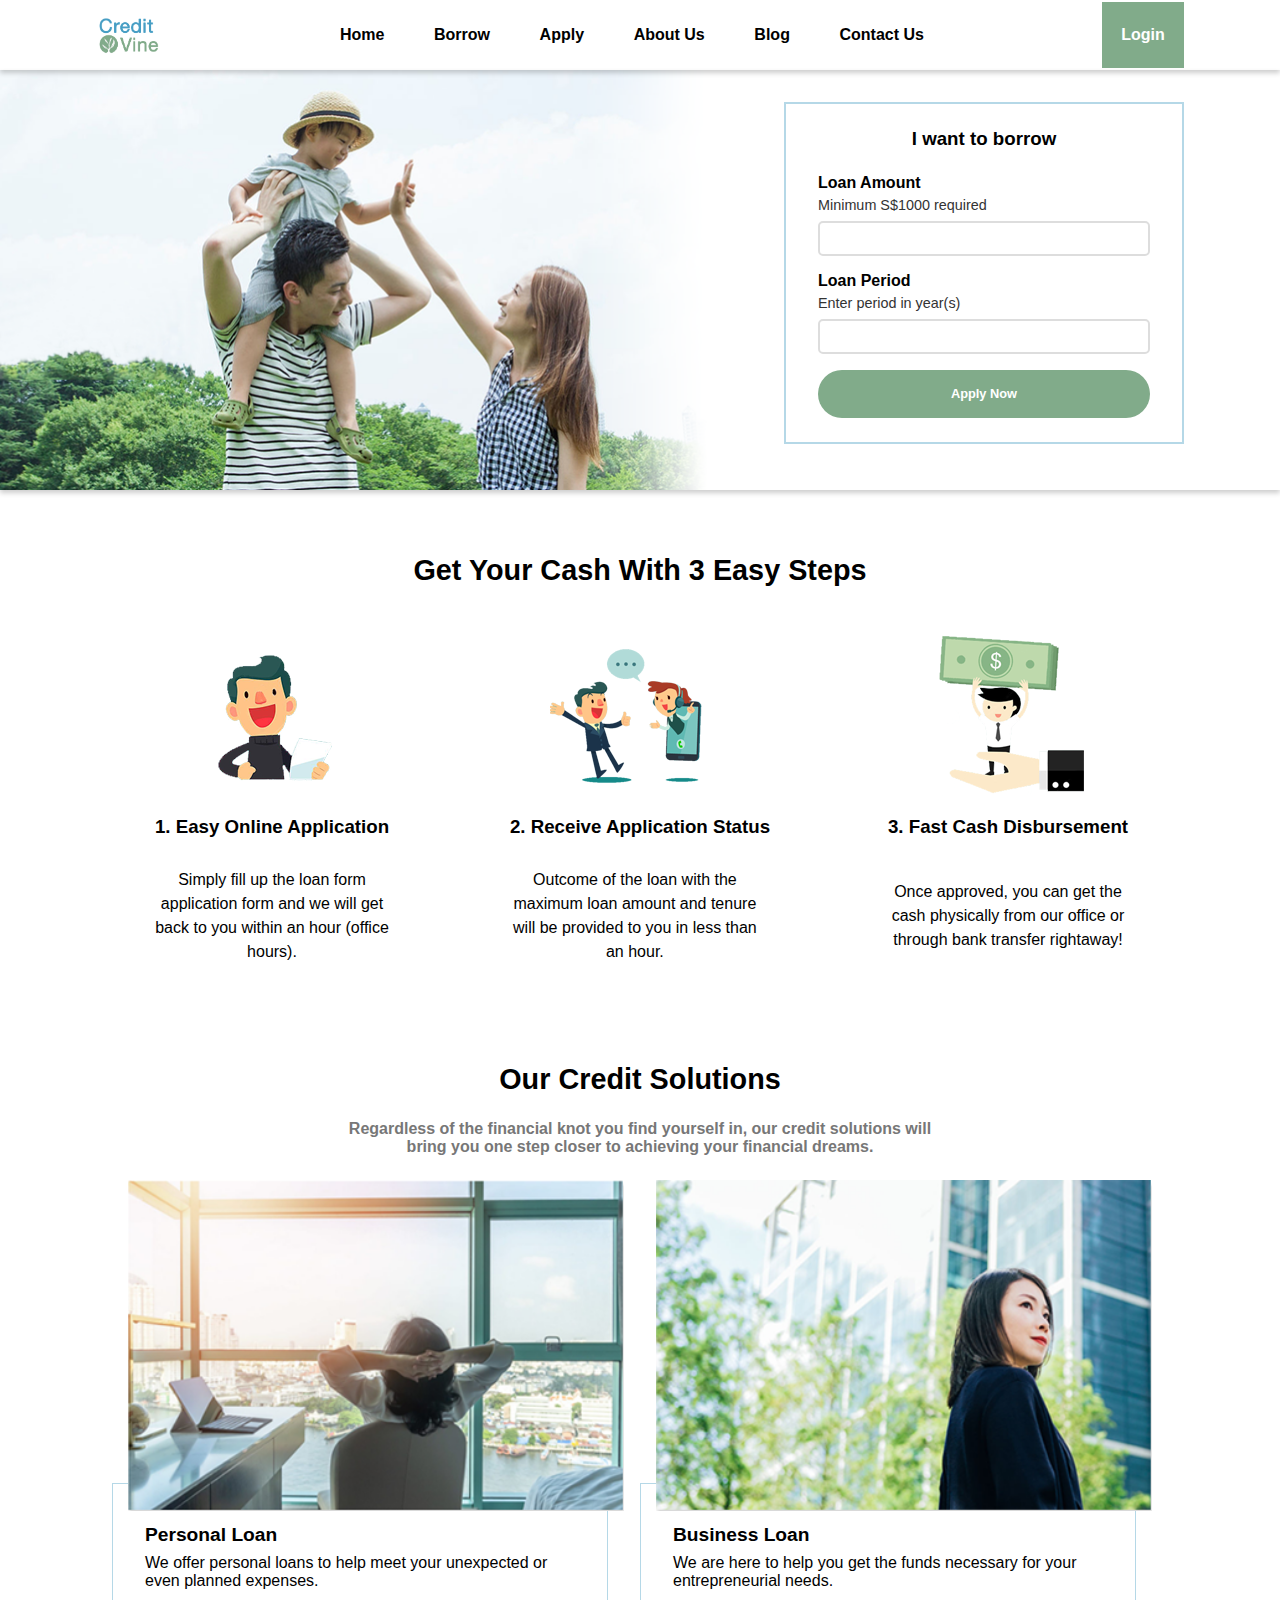
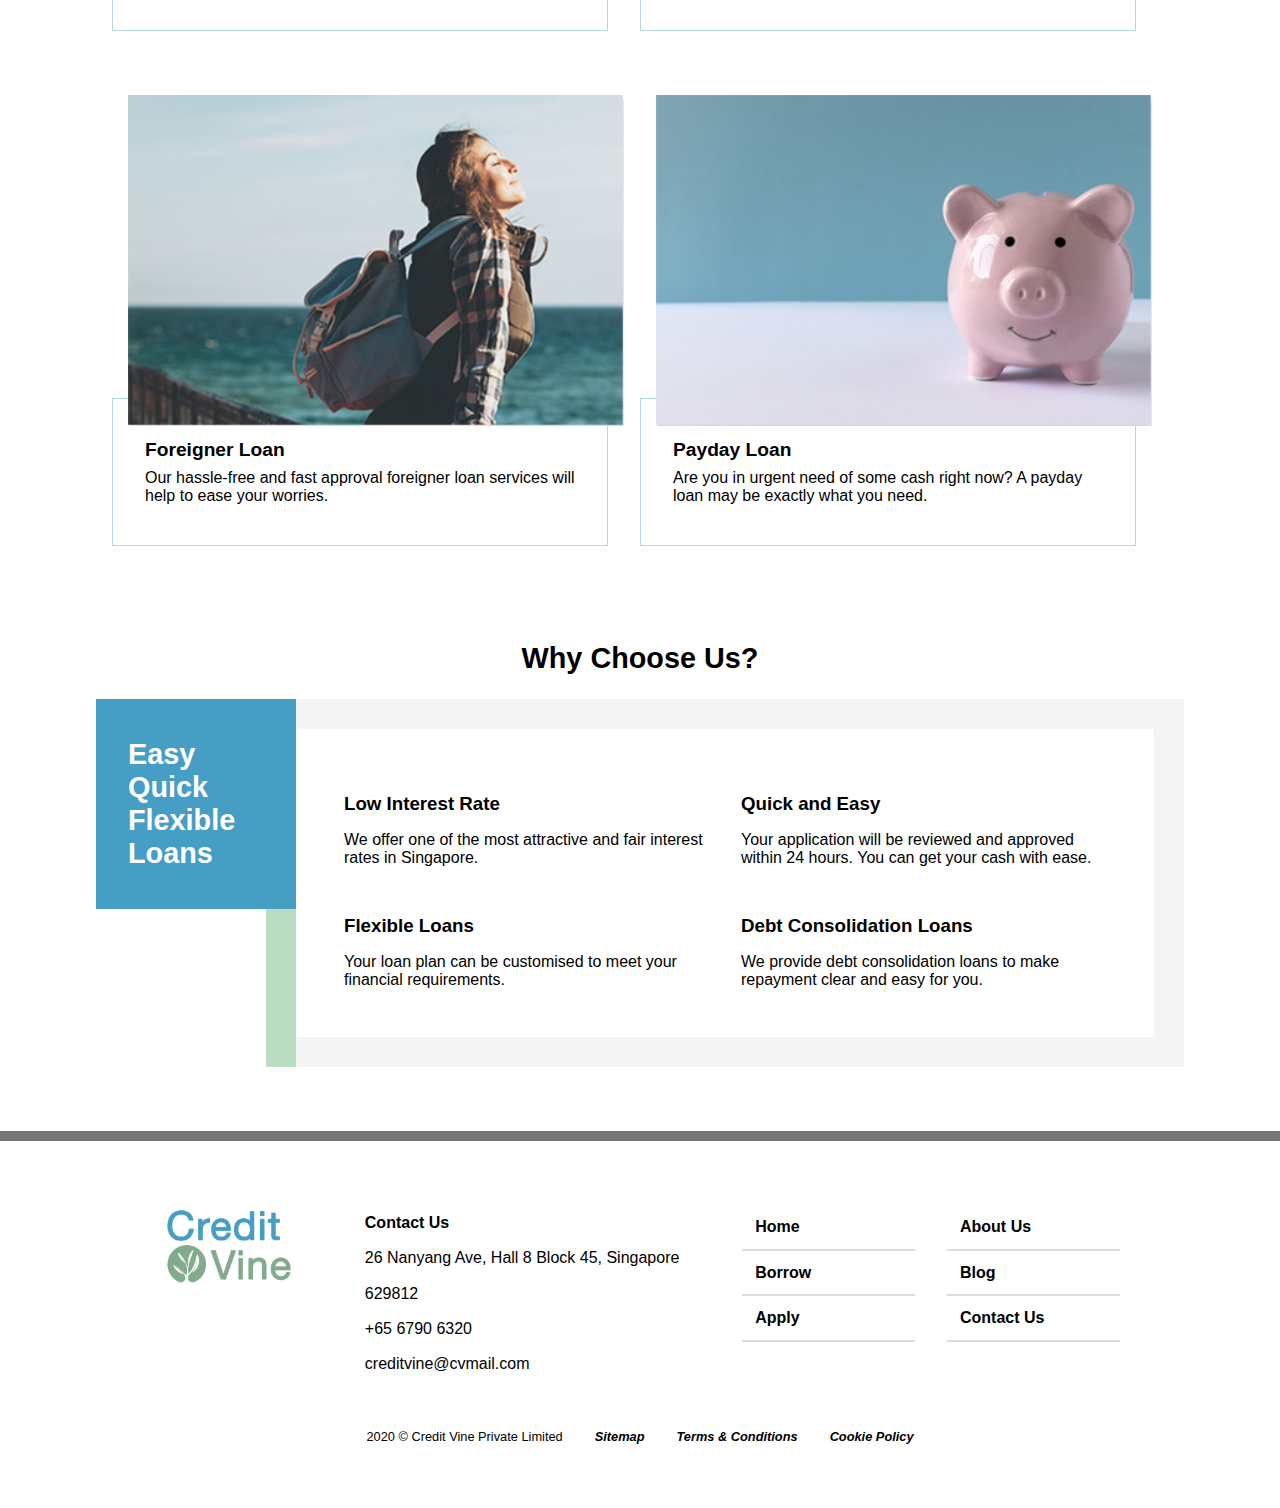
==== index.html @ d57b8c63 "Initial Commit" ====
<!DOCTYPE html>
<html lang="en">
<head>
  <meta charset="UTF-8" />
  <meta name="viewport" content="width=device-width, initial-scale=1.0" />
  <link
    rel="stylesheet"
    href="https://use.fontawesome.com/releases/v5.14.0/css/all.css"
    integrity="sha384-HzLeBuhoNPvSl5KYnjx0BT+WB0QEEqLprO+NBkkk5gbc67FTaL7XIGa2w1L0Xbgc"
    crossorigin="anonymous"
  />
  <link rel="stylesheet" type="text/css" href="./css/style.css">
  <!-- <link rel="stylesheet" media="screen and (max-width: 768px)" href="./css/mobile.css"> -->
  <link rel="shortcut icon" type="image/x-icon" href="./favicon.ico">
  <title>Credit Vine | Licensed Moneylender Singapore</title>
</head>
<body>
  <!-- Nav bar -->
  <nav id="navbar">
    <div class="container">
      <img src="./img/credit-vine-logo.png" alt="Credit Vine Logo" id="logo-navbar" />
      <ul>
        <li><a href="./index.html">Home</a></li>
        <li><a href="#">Borrow</a>
          <ul>
            <li><a href="#">Personal Loan</a></li>
            <li><a href="#">Business Loan</a></li>
            <li><a href="#">Foreigner Loan</a></li>
            <li><a href="#">Payday Loan</a></li>
          </ul>
        </li>
        <li><a href="#">Apply</a></li>
        <li><a href="#">About Us</a></li>
        <li><a href="#">Blog</a></li>
        <li><a href="#">Contact Us</a></li>
      </ul>
      <a href="#" id="btn-login">
          <i class="fa fa-lock"></i> Login
      </a>
    </div>
  </nav>

  <!-- Showcase (header) -->
  <header id="showcase">
    <div class="container">
      <div class="loan-calculator">
        <h3>I want to borrow</h3>
        <form action="">
          <span class="form-label">Loan Amount</span>
          <span class="form-hint">Minimum S$1000 required</span>
          <input type="text" name="loan-amount" />
          <span class="form-label">Loan Period</span>
          <span class="form-hint">Enter period in year(s)</span>
          <input type="text" name="loan-period" />
          <input type="submit" value="Apply Now" class="btn btn-primary">
        </form>
      </div>
    </div>
  </header>

  <!-- Section A: 3 easy steps -->
  <section id="home-a">
    <div class="container">
      <h2 class="section-title">Get Your Cash With 3 Easy Steps</h2>
      <div class="steps">
        <div class="step">
          <img src="./img/step1.png" alt="Step 1: Easy online application" />
          <h3>1. Easy Online Application</h3>
          <p>Simply fill up the loan form application form and we will get back to you within an hour (office hours).</p>
        </div>
        <div class="step">
          <img src="./img/step2.png" alt="Step 2. Receive Application Status" />
          <h3>2. Receive Application Status</h3>
          <p>Outcome of the loan with the maximum loan amount and tenure will be provided to you in less than an hour.</p>
        </div>
        <div class="step">
          <img src="./img/step3.png" alt="Step 3. Fast Cash Disbursement" />
          <h3>3. Fast Cash Disbursement</h3>
          <p>Once approved, you can get the cash physically from our office or through bank transfer rightaway!</p>
        </div>
      </div>
    </div>
  </section>

  <!-- Section B: Our Credit Solutions -->
  <section id="home-b">
    <div class="container">
      <h2 class="section-title">Our Credit Solutions</h2>
      <p class="subtitle">
        Regardless of the financial knot you find yourself in, our credit solutions will bring you one step closer to achieving your financial dreams.
      </p>
      <div class="solutions">
        <div class="solution">
          <img src="./img/personal.png" alt="Personal Loan" />
          <div class="solution-text">
            <a href="#">Personal Loan</a>
            <p>We offer personal loans to help meet your unexpected or even planned expenses.</p>
          </div>
          <div id="bg-personal"></div>
        </div>
        <div class="solution">
          <img src="./img/business.png" alt="Business Loan" />
          <div class="solution-text">
            <a href="#">Business Loan</a>
            <p>We are here to help you get the funds necessary for your entrepreneurial needs.</p>
          </div>
          <div id="bg-business"></div>
        </div>
        <div class="solution">
          <img src="./img/foreigner.png" alt="Foreigner Loan" />
          <div class="solution-text">
            <a href="#">Foreigner Loan</a>
            <p>Our hassle-free and fast approval foreigner loan services will help to ease your worries.</p>
          </div>
          <div id="bg-foreigner"></div>
        </div>
        <div class="solution">
          <img src="./img/payday.png" alt="Payday Loan" />
          <div class="solution-text">
            <a href="#">Payday Loan</a>
            <p>Are you in urgent need of some cash right now? A payday loan may be exactly what you need.</p>
          </div>
          <div id="bg-payday"></div>
        </div>
      </div>
    </div>
  </section>

  <!-- Section C: Why Choose Us? -->
  <section id="home-c">
    <div class="container">
      <h2 class="section-title">Why Choose Us?</h2>
      <div class="benefits-container">
        <ul>
          <li>Easy</li>
          <li>Quick</li>
          <li>Flexible</li>
          <li>Loans</li>
        </ul>
        <div class="benefits">
          <div class="benefit">
            <i class="fa fa-money-check fa-3x"></i>
            <h3>Low Interest Rate</h3>
            <p>We offer one of the most attractive and fair interest rates in Singapore.</p>
          </div>
          <div class="benefit">
            <i class="fa fa-stopwatch fa-3x"></i>
            <h3>Quick and Easy</h3>
            <p>Your application will be reviewed and approved within 24 hours. You can get your cash with ease.</p>
          </div>
          <div class="benefit">
            <i class="fa fa-comments-dollar fa-3x"></i>
            <h3>Flexible Loans</h3>
            <p>Your loan plan can be customised to meet your financial requirements.</p>
          </div>
          <div class="benefit">
            <i class="fa fa-file-invoice fa-3x"></i>
            <h3>Debt Consolidation Loans</h3>
            <p>We provide debt consolidation loans to make repayment clear and easy for you.</p>
          </div>
        </div>
        <div id="benefit-border-a"></div>
        <div id="benefit-border-b"></div>
      </div>
    </div>
  </section>

  <!-- Footer -->
  <footer id="main-footer">
    <div class="container">
      <div class="footer-container">
        <div class="footer-col-a">
          <img src="./img/credit-vine-logo.png" alt="Credit Vine Logo" id="logo-footer" />
          <div class="socials">
            <a href="https://www.facebook.com"><i class="fab fa-facebook-f fa-2x"></i></a> 
            <a href="https://www.instagram.com"><i class="fab fa-instagram fa-2x"></i></a> 
            <a href="https://www.twitter.com"><i class="fab fa-twitter fa-2x"></i></a> 
          </div>
        </div>
        <div class="footer-col-b">
          <ul>
            <li>Contact Us</li>
            <li><i class="fa fa-map-marker-alt"></i> 26 Nanyang Ave, Hall 8 Block 45, Singapore 629812</li>
            <li><i class="fa fa-phone-alt"></i> +65 6790 6320</li>
            <li><i class="fa fa-envelope"></i> creditvine@cvmail.com</li>
          </ul>
        </div>
        <div class="footer-col-c">
          <ul>
            <li><a href="./index.html">Home</a></li>
            <li><a href="#">Borrow</a></li>
            <li><a href="#">Apply</a></li>
          </ul>
        </div>
        <div class="footer-col-d">
          <ul>
            <li><a href="#">About Us</a></li>
            <li><a href="#">Blog</a></li>
            <li><a href="#">Contact Us</a></li>
          </ul>
        </div>
      </div>
      <div class="footer-bottom">
        <ul>
          <li>2020 &copy; Credit Vine Private Limited</li>
          <li><a href="#">Sitemap</a></li>
          <li><a href="#">Terms & Conditions</a></li>
          <li><a href="#">Cookie Policy</a></li>
        </ul>
      </div>
    </div>
  </footer>
</body>
</html>
---- css/style.css ----
:root {
  --primary-color: #81ab8a;
  --primary-color-dark: #6f9c78;
  --secondary-color: #479ec4;
  --secondary-color-outline: #479ec466;
  --light-color: #f4f4f4;
  --dark-color: #777777;
  --max-width: 1280px;
}

* {
  margin: 0;
  padding: 0;
  box-sizing: border-box;
}

body {
  font-family: 'Segoe UI', Tahoma, Geneva, Verdana, sans-serif;
  background-color: #ffffff;
}

ul {
  list-style: none;
}

/* ============================= */
/* Utility classes */
/* ============================= */
.container {
  max-width: var(--max-width);
  margin: auto;
  padding: 0 6rem;
  overflow: hidden;
}

.section-title {
  font-weight: 600;
  font-size: 1.8rem;
  text-align: center;
  margin-bottom: 1.5rem;
}



/* ============================= */
/* Navbar */
/* ============================= */
#navbar {
  box-shadow: 0 3px 5px 0px rgba(0, 0, 0, 0.2);
  position: relative;
  z-index: 2;
}

#navbar .container {
  display: flex;
  justify-content: space-between;
  align-items: center;
}

#navbar #logo-navbar {
  height: 70px;
  width: auto;
  padding: 1rem 0;
}

#navbar a {
  font-weight: 600;
  text-decoration: none;
}

#navbar > div > ul {
  display: flex;
  height: 100%;
}

#navbar .container > ul > li > a {
  flex: auto;
  padding: 1.55rem;
  color: #000000;
}

#navbar ul li a:hover {
  color: var(--secondary-color);
  background: var(--light-color);
}

/* ============================= */
/* Navbar nested dropdown menu */
/* ============================= */
#navbar ul li ul {
  display: none;
}

#navbar ul li ul li a {
  display: block;
  width: 100%;
  padding: 1rem;
  color: #000000;
}

#navbar ul li:hover ul {
  display: block;
  position: absolute;
  top: 4.5rem;
  width: 200px;
  box-shadow: 0 3px 5px 2px rgba(0, 0, 0, 0.2);
}

#navbar ul li:hover ul li {
  display: block;
  background: #ffffff;
}

#navbar ul li:hover ul li:hover {
  background: var(--light-color);
}

/* ============================= */
/* Navbar login button */
/* ============================= */
#btn-login {
  padding: 1.5rem 1.2rem;
  background: var(--primary-color);
  color: #ffffff;
}

#btn-login:hover {
  background: var(--primary-color-dark);
}


/* ============================= */
/* Showcase */
/* ============================= */
#showcase {
  background: url('../img/header_BG_02.png') no-repeat center top/cover;
  position: relative;
  z-index: 1;
  box-shadow: 0 3px 5px 0px rgba(0, 0, 0, 0.2);
}

#showcase .container {
  height: 420px;
}

#showcase .loan-calculator {
  position: relative;
  float: right;
  width: 400px;
  margin: 2rem 0;
  padding: 1.5rem 0;
  border: 2px solid var(--secondary-color-outline);
  background: #ffffff;
}

#showcase .loan-calculator h3 {
  font-weight: 600;
  text-align: center;
  margin-bottom: 1.5rem;
}

#showcase .loan-calculator form {
  display: flex;
  flex-direction: column;
  padding: 0 2rem;
}

#showcase .loan-calculator form .form-label {
  font-weight: 600;
  margin-bottom: 0.3rem;
}

#showcase .loan-calculator form .form-hint {
  color: #333333;
  font-size: 0.9rem;
  margin-bottom: 0.5rem;
}

#showcase .loan-calculator form input[type='text'] {
  padding: 0.5rem;
  margin-bottom: 1rem;
  border-radius: 5px;
  border: 2px solid #dddddd;
}

#showcase .loan-calculator form input[type='text']:focus {
  border: 2px solid var(--primary-color);
}

#showcase .loan-calculator form input[type='submit'] {
  background: var(--primary-color);
  color: #ffffff;
  font-size: 0.8rem;
  font-weight: 600;
  height: 3rem;
  border: none;
  border-radius: 1.5rem;
}

#showcase .loan-calculator form input[type='submit']:hover {
  background: var(--primary-color-dark);
  cursor: pointer;
}


/* ============================= */
/* Home A */
/* ============================= */
#home-a {
  padding: 4rem 0;
}

#home-a .steps {
  display: grid;
  grid-template-columns: repeat(3, 1fr);
  align-items: center;
  gap: 3rem;
  padding: 1rem;
}

#home-a .steps .step {
  display: grid;
  grid-template-rows: 4fr 1fr 3fr;
  /* flex-direction: column; */
  line-height: 1.5rem;
  justify-content: center;
  align-items: center;
  text-align: center;
}

#home-a .steps .step h3 {
  font-weight: 600;
}

#home-a .steps .step p {
  max-width: 250px;
}

#home-a .steps .step img {
  margin: auto;
}


/* ============================= */
/* Home B */
/* ============================= */
#home-b .container {
  padding: 0 8rem;
}

#home-b .subtitle {
  text-align: center;
  font-weight: 600;
  color: var(--dark-color);
  margin: 0 auto 1.5rem;
  max-width: 600px;
}

#home-b .solutions {
  display: grid;
  grid-template-columns: repeat(2, 1fr);
  grid-template-rows: repeat(2, 1fr);
  gap: 2rem;
}

#home-b .solutions .solution {
  position: relative;
}

#home-b .solutions .solution img {
  width: 100%;
  position: relative;
  z-index: 2;
}

#home-b .solutions .solution .solution-text {
  position: relative;
  left: -1rem;
  top: -2rem;
  padding: 2.5rem 2rem 2rem;
  text-align: left;
  border: 1px solid var(--secondary-color-outline);
  z-index: 1;
}

#home-b .solutions .solution .solution-text a {
  font-weight: 600;
  font-size: 1.2rem;
  text-decoration: none;
  color: #000000;
}

#home-b .solutions .solution .solution-text a:hover {
  text-decoration: underline;
  color: var(--secondary-color);
}

#home-b .solutions .solution .solution-text p {
  padding: 0.5rem 0;
}

/* #home-b #bg-personal,
#home-b #bg-business,
#home-b #bg-foreigner,
#home-b #bg-payday {
  position: absolute;
  z-index: -2;
}

#home-b #bg-personal {
  top: 10%;
  right: 50px;
  width: 500px;
  height: 400px;
  background: #f6f6f6;
}

#home-b #bg-business {
  top: 150px;
  left: 10px;
  width: 500px;
  height: 230px;
  background: #d2ecd7;
} */


/* ============================= */
/* Home C */
/* ============================= */
#home-c {
  padding: 4rem 0;
}

#home-c .benefits-container {
  display: grid;
  grid-template-columns: 170px 30px 0.1fr 4.9fr 30px;
  grid-template-rows: 30px 180px 1.5fr 30px;
}

#home-c .benefits-container ul {
  position: relative;
  z-index: -1;
  grid-column: 1 / 3;
  grid-row: 1 / 3;
  padding: 2rem;
  background: var(--secondary-color);
  color: #ffffff;
  align-content: center;
}

#home-c .benefits-container ul li {
  font-weight: 600;
  font-size: 1.8rem;
}

#home-c .benefits-container .benefits {
  grid-column: 3 / 5;
  grid-row: 2 / 4;
  display: grid;
  grid-template-columns: repeat(2, 1fr);
  gap: 2rem;
  padding: 3rem;
  background: #ffffff;
}

#home-c #benefit-border-a {
  grid-column: 2 / 6;
  grid-row: 1 / 5;
  background: var(--light-color);
  /* background: var(--dark-color); */
  z-index: -3;
}

#home-c #benefit-border-b {
  grid-column: 2 / 3;
  grid-row: 1 / 5;
  background: #b9ddc1;
  z-index: -2;
}

#home-c .benefits-container .benefits .benefit {
  display: flex;
  flex-direction: column;
  /* padding: 1rem; */
}

#home-c .benefits-container .benefits .benefit i {
  color: var(--primary-color);
  margin-bottom: 1rem;
}

#home-c .benefits-container .benefits .benefit h3 {
  font-weight: 600;
  margin-bottom: 1rem;
}


/* ============================= */
/* Footer */
/* ============================= */
#main-footer {
  border-top: 10px solid var(--dark-color);
  padding: 4rem;
}

#main-footer .footer-container {
  display: grid;
  grid-template-columns: 1fr 2fr 1fr 1fr;
  gap: 2rem;
}

/* Column A */
#main-footer #logo-footer {
  height: 80px;
}

#main-footer .footer-container .footer-col-a .socials {
  margin-top: 1rem;
  width: 120px;
  display: flex;
  justify-content: space-between;
}

#main-footer .footer-container .footer-col-a .socials a {
  color: #000000;
}

#main-footer .footer-container .footer-col-a .socials a:hover {
  color: var(--secondary-color);
}

/* Column B */
#main-footer .footer-container .footer-col-b ul li {
  line-height: 2.2;
}

#main-footer .footer-container .footer-col-b ul li:first-child {
  font-weight: 600;
}

/* Columns C and D */
#main-footer .footer-container .footer-col-c ul li,
#main-footer .footer-container .footer-col-d ul li {
  padding: 0.8rem;
  font-weight: 600;
  border-bottom: 2px solid #ddd;
}

#main-footer .footer-container .footer-col-c ul li a,
#main-footer .footer-container .footer-col-d ul li a {
  display: block;
  width: 100%;
  height: 100%;
  color: #000000;
  text-decoration: none;
}

#main-footer .footer-container .footer-col-c ul li a:hover,
#main-footer .footer-container .footer-col-d ul li a:hover {
  color: var(--secondary-color);
}

/* Bottom Line */
#main-footer .footer-bottom ul {
  display: flex;
  flex-direction: row;
  justify-content: center;
  gap: 2rem;
  padding-top: 3rem;
  font-size: 0.8rem;
}

#main-footer .footer-bottom ul a {
  text-decoration: none;
  color: #000000;
  font-weight: 600;
  font-style: italic;
}

#main-footer .footer-bottom ul a:hover {
  color: var(--secondary-color);
  text-decoration: underline;
}
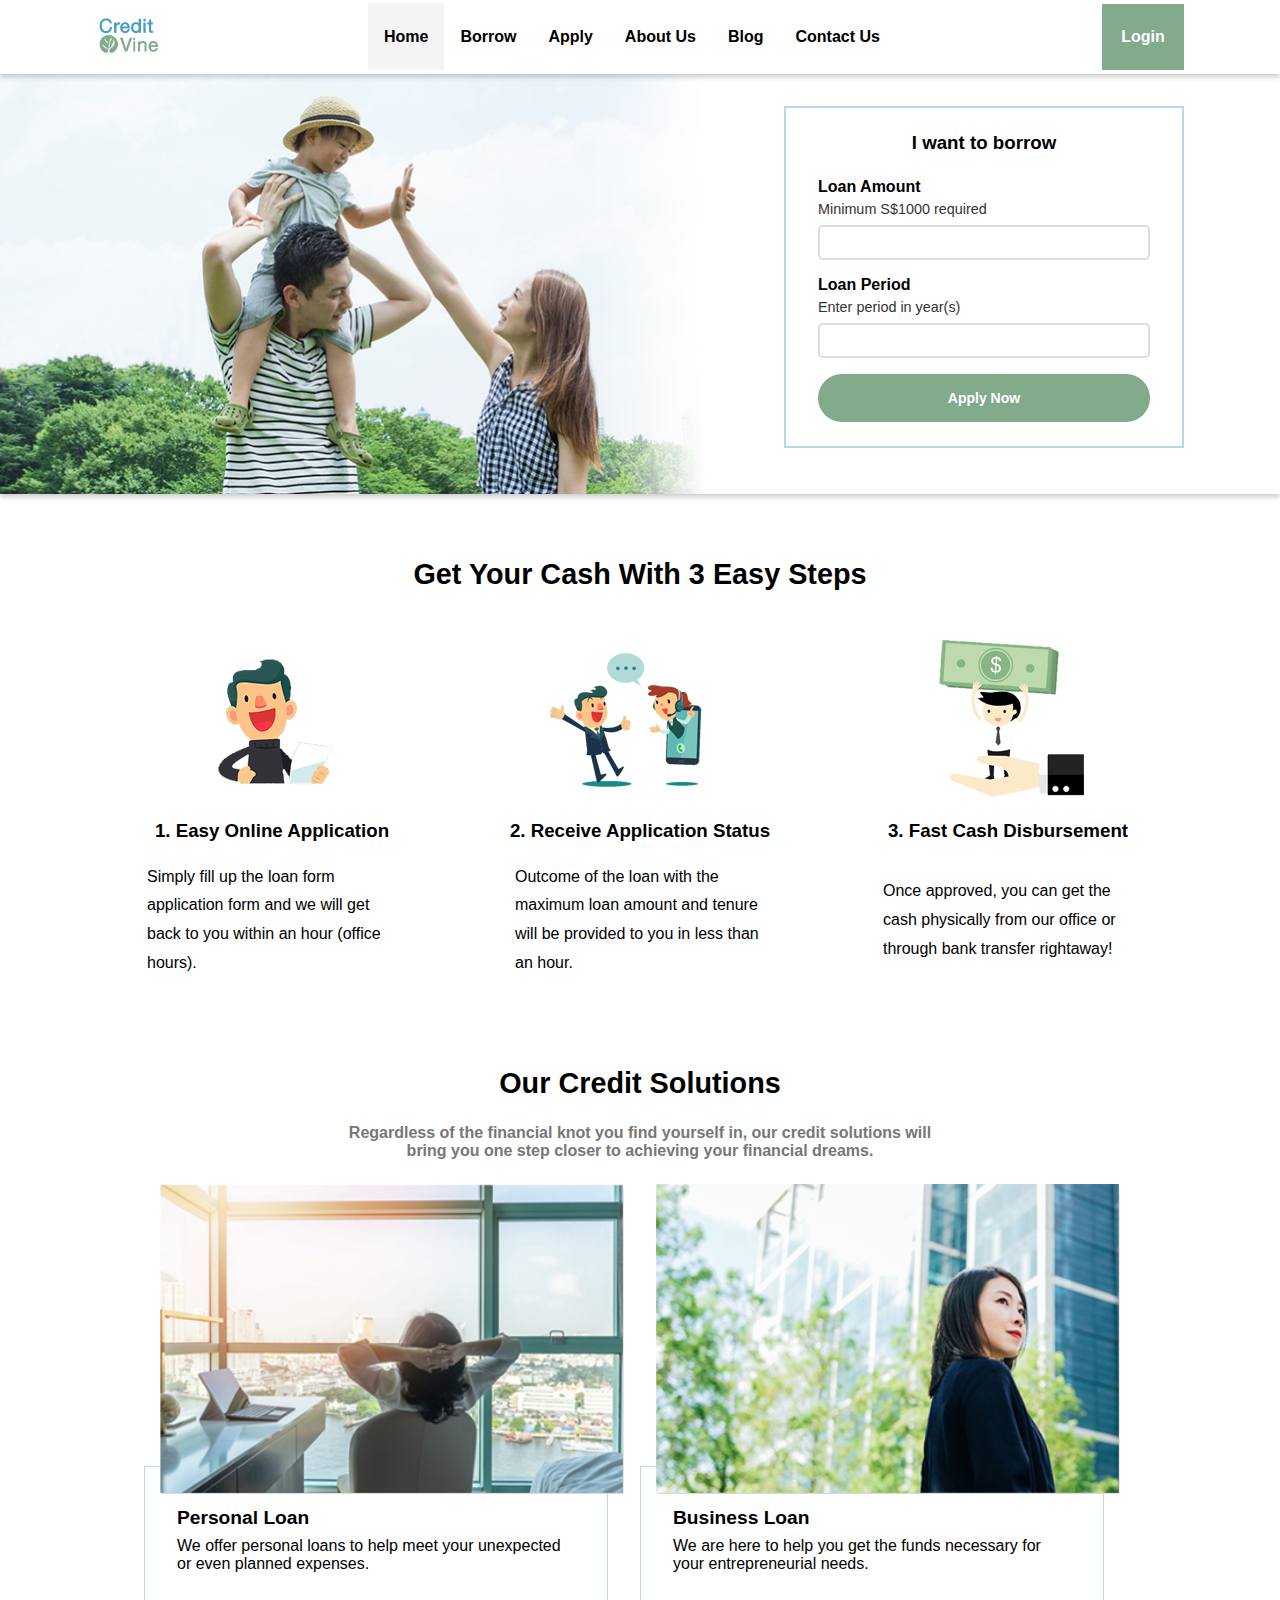
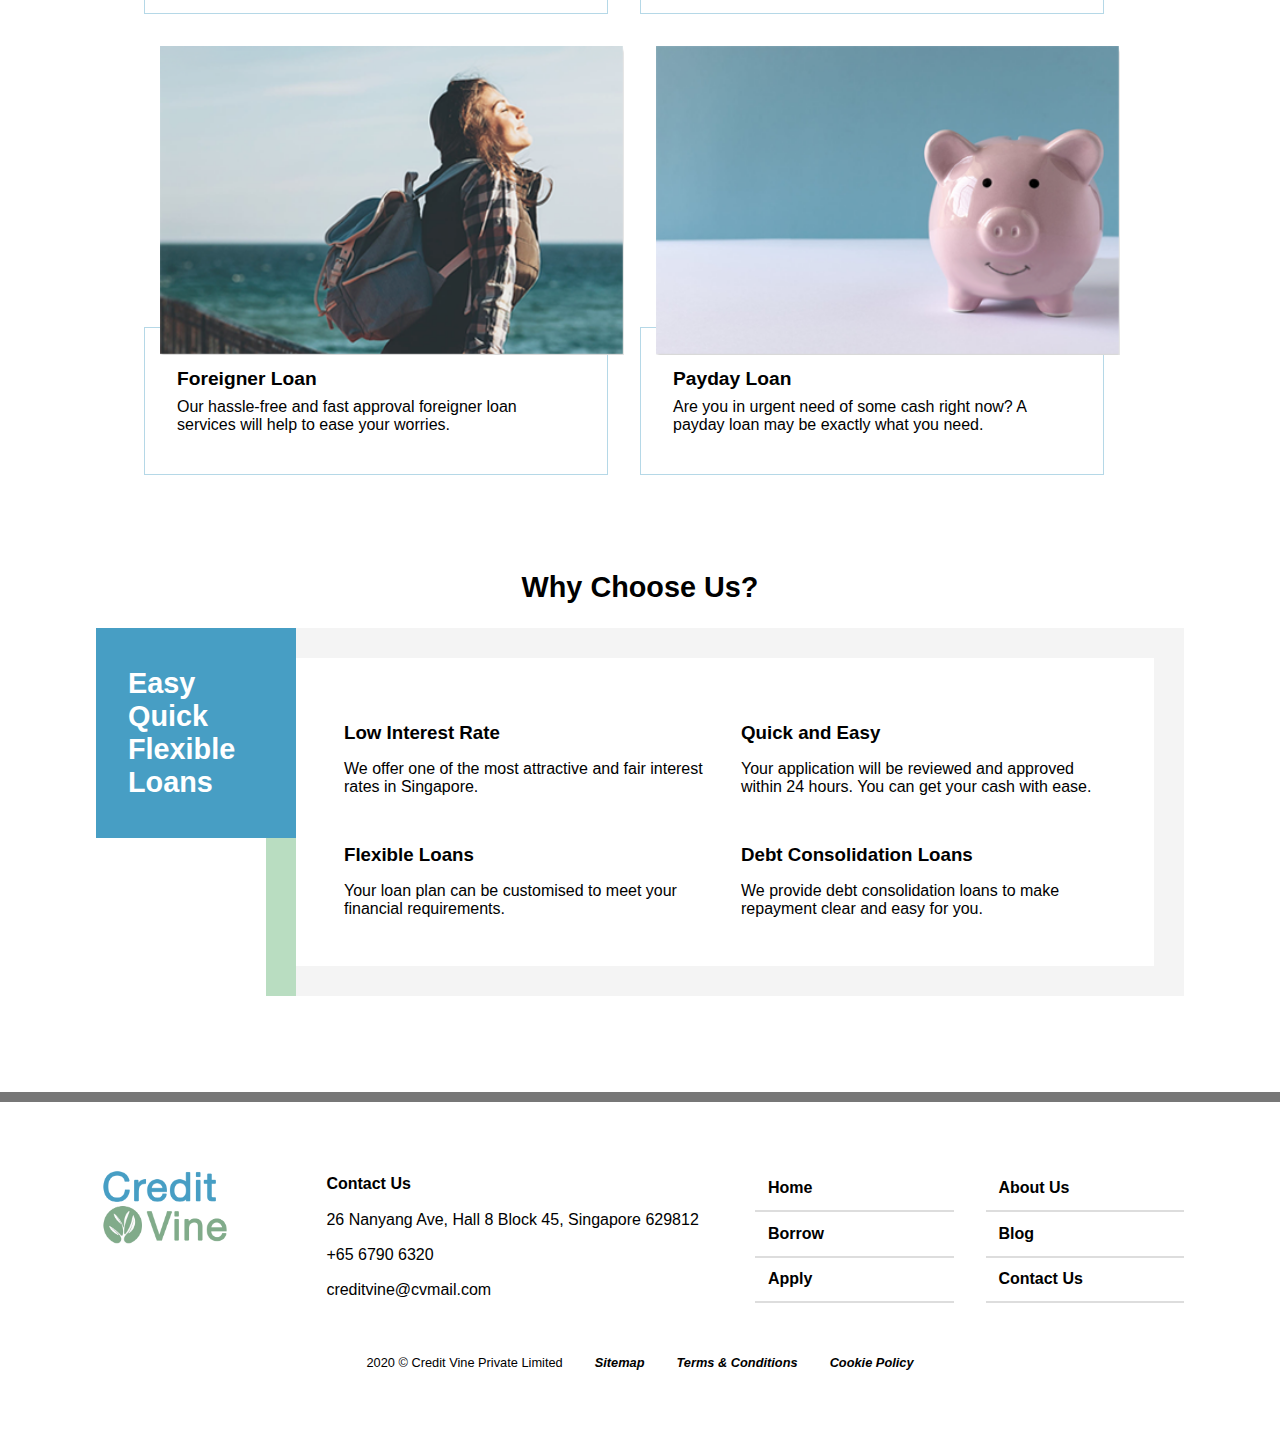
==== commit 798a0b0e: "Added responsiveness using media queries" ====
--- a/index.html
+++ b/index.html
@@ -10,6 +10,7 @@
     crossorigin="anonymous"
   />
   <link rel="stylesheet" type="text/css" href="./css/style.css">
+  <link rel="stylesheet" type="text/css" href="./css/mobile.css">
   <!-- <link rel="stylesheet" media="screen and (max-width: 768px)" href="./css/mobile.css"> -->
   <link rel="shortcut icon" type="image/x-icon" href="./favicon.ico">
   <title>Credit Vine | Licensed Moneylender Singapore</title>
@@ -18,12 +19,14 @@
   <!-- Nav bar -->
   <nav id="navbar">
     <div class="container">
-      <img src="./img/credit-vine-logo.png" alt="Credit Vine Logo" id="logo-navbar" />
+      <a href="./index.html">
+        <img src="./img/credit-vine-logo.png" alt="Credit Vine Logo" id="logo-navbar" />
+      </a>
       <ul>
-        <li><a href="./index.html">Home</a></li>
+        <li><a href="./index.html" class="current">Home</a></li>
         <li><a href="#">Borrow</a>
           <ul>
-            <li><a href="#">Personal Loan</a></li>
+            <li><a href="./personal_loan.html">Personal Loan</a></li>
             <li><a href="#">Business Loan</a></li>
             <li><a href="#">Foreigner Loan</a></li>
             <li><a href="#">Payday Loan</a></li>
@@ -32,7 +35,7 @@
         <li><a href="#">Apply</a></li>
         <li><a href="#">About Us</a></li>
         <li><a href="#">Blog</a></li>
-        <li><a href="#">Contact Us</a></li>
+        <li><a href="./contact.html">Contact Us</a></li>
       </ul>
       <a href="#" id="btn-login">
           <i class="fa fa-lock"></i> Login
@@ -48,10 +51,10 @@
         <form action="">
           <span class="form-label">Loan Amount</span>
           <span class="form-hint">Minimum S$1000 required</span>
-          <input type="text" name="loan-amount" />
+          <input class="form-field" type="text" name="loan-amount" />
           <span class="form-label">Loan Period</span>
           <span class="form-hint">Enter period in year(s)</span>
-          <input type="text" name="loan-period" />
+          <input class="form-field" type="text" name="loan-period" />
           <input type="submit" value="Apply Now" class="btn btn-primary">
         </form>
       </div>
@@ -63,21 +66,15 @@
     <div class="container">
       <h2 class="section-title">Get Your Cash With 3 Easy Steps</h2>
       <div class="steps">
-        <div class="step">
-          <img src="./img/step1.png" alt="Step 1: Easy online application" />
-          <h3>1. Easy Online Application</h3>
-          <p>Simply fill up the loan form application form and we will get back to you within an hour (office hours).</p>
-        </div>
-        <div class="step">
-          <img src="./img/step2.png" alt="Step 2. Receive Application Status" />
-          <h3>2. Receive Application Status</h3>
-          <p>Outcome of the loan with the maximum loan amount and tenure will be provided to you in less than an hour.</p>
-        </div>
-        <div class="step">
-          <img src="./img/step3.png" alt="Step 3. Fast Cash Disbursement" />
-          <h3>3. Fast Cash Disbursement</h3>
-          <p>Once approved, you can get the cash physically from our office or through bank transfer rightaway!</p>
-        </div>
+        <img src="./img/step1.png" alt="Step 1: Easy online application" />
+        <h3>1. Easy Online Application</h3>
+        <p>Simply fill up the loan form application form and we will get back to you within an hour (office hours).</p>
+        <img src="./img/step2.png" alt="Step 2. Receive Application Status" />
+        <h3>2. Receive Application Status</h3>
+        <p>Outcome of the loan with the maximum loan amount and tenure will be provided to you in less than an hour.</p>
+        <img src="./img/step3.png" alt="Step 3. Fast Cash Disbursement" />
+        <h3>3. Fast Cash Disbursement</h3>
+        <p>Once approved, you can get the cash physically from our office or through bank transfer rightaway!</p>
       </div>
     </div>
   </section>
@@ -196,7 +193,7 @@
           <ul>
             <li><a href="#">About Us</a></li>
             <li><a href="#">Blog</a></li>
-            <li><a href="#">Contact Us</a></li>
+            <li><a href="./contact.html">Contact Us</a></li>
           </ul>
         </div>
       </div>
--- a/css/style.css
+++ b/css/style.css
@@ -23,6 +23,10 @@
   list-style: none;
 }
 
+textarea {
+  font-family: 'Segoe UI', Tahoma, Geneva, Verdana, sans-serif;
+}
+
 /* ============================= */
 /* Utility classes */
 /* ============================= */
@@ -40,6 +44,43 @@
   margin-bottom: 1.5rem;
 }
 
+.form-label {
+  font-weight: 600;
+}
+
+.form-hint {
+  color: #333333;
+  font-size: 0.9rem;
+}
+
+.form-field {
+  padding: 0.5rem;
+  border-radius: 5px;
+  border: 2px solid #dddddd;
+}
+
+.form-field:focus {
+  border: 2px solid var(--secondary-color);
+}
+
+.btn {
+  background: var(--primary-color);
+  font-size: 14px;
+  font-weight: 600;
+  height: 3rem;
+  border: none;
+  border-radius: 1.5rem;
+}
+
+.btn-primary {
+  background: var(--primary-color);
+  color: #ffffff;
+}
+
+.btn-primary:hover {
+  background: var(--primary-color-dark);
+  cursor: pointer;
+}
 
 
 /* ============================= */
@@ -75,7 +116,7 @@
 
 #navbar .container > ul > li > a {
   flex: auto;
-  padding: 1.55rem;
+  padding: 1.55rem 1rem;
   color: #000000;
 }
 
@@ -115,6 +156,11 @@
   background: var(--light-color);
 }
 
+/* Highlighting current page in the navbar */
+.current {
+  background: var(--light-color);
+}
+
 /* ============================= */
 /* Navbar login button */
 /* ============================= */
@@ -130,7 +176,7 @@
 
 
 /* ============================= */
-/* Showcase */
+/* Home page Showcase */
 /* ============================= */
 #showcase {
   background: url('../img/header_BG_02.png') no-repeat center top/cover;
@@ -165,43 +211,17 @@
   padding: 0 2rem;
 }
 
-#showcase .loan-calculator form .form-label {
-  font-weight: 600;
+#showcase .form-label {
   margin-bottom: 0.3rem;
 }
 
-#showcase .loan-calculator form .form-hint {
-  color: #333333;
-  font-size: 0.9rem;
+#showcase .form-hint {
   margin-bottom: 0.5rem;
 }
 
-#showcase .loan-calculator form input[type='text'] {
-  padding: 0.5rem;
+#showcase .form-field {
   margin-bottom: 1rem;
-  border-radius: 5px;
-  border: 2px solid #dddddd;
-}
-
-#showcase .loan-calculator form input[type='text']:focus {
-  border: 2px solid var(--primary-color);
-}
-
-#showcase .loan-calculator form input[type='submit'] {
-  background: var(--primary-color);
-  color: #ffffff;
-  font-size: 0.8rem;
-  font-weight: 600;
-  height: 3rem;
-  border: none;
-  border-radius: 1.5rem;
-}
-
-#showcase .loan-calculator form input[type='submit']:hover {
-  background: var(--primary-color-dark);
-  cursor: pointer;
-}
-
+}
 
 /* ============================= */
 /* Home A */
@@ -213,39 +233,34 @@
 #home-a .steps {
   display: grid;
   grid-template-columns: repeat(3, 1fr);
+  grid-template-rows: 4fr 1fr 3fr;
+  grid-auto-flow: column;
   align-items: center;
-  gap: 3rem;
+  gap: 0 3rem;
   padding: 1rem;
 }
 
-#home-a .steps .step {
-  display: grid;
-  grid-template-rows: 4fr 1fr 3fr;
-  /* flex-direction: column; */
-  line-height: 1.5rem;
-  justify-content: center;
-  align-items: center;
+#home-a .steps img {
+  margin: auto;
+}
+
+#home-a .steps h3 {
+  font-weight: 600;
   text-align: center;
 }
 
-#home-a .steps .step h3 {
-  font-weight: 600;
-}
-
-#home-a .steps .step p {
+#home-a .steps p {
+  margin: auto;
   max-width: 250px;
-}
-
-#home-a .steps .step img {
-  margin: auto;
+  line-height: 1.8;
 }
 
 
 /* ============================= */
 /* Home B */
 /* ============================= */
-#home-b .container {
-  padding: 0 8rem;
+#home-b {
+  padding: 0 4rem;
 }
 
 #home-b .subtitle {
@@ -260,7 +275,7 @@
   display: grid;
   grid-template-columns: repeat(2, 1fr);
   grid-template-rows: repeat(2, 1fr);
-  gap: 2rem;
+  gap: 0 2rem;
 }
 
 #home-b .solutions .solution {
@@ -328,20 +343,20 @@
 /* Home C */
 /* ============================= */
 #home-c {
-  padding: 4rem 0;
+  padding: 4rem 0 6rem;
 }
 
 #home-c .benefits-container {
   display: grid;
   grid-template-columns: 170px 30px 0.1fr 4.9fr 30px;
-  grid-template-rows: 30px 180px 1.5fr 30px;
+  grid-template-rows: 0 30px 180px 1.5fr 30px;
 }
 
 #home-c .benefits-container ul {
   position: relative;
   z-index: -1;
   grid-column: 1 / 3;
-  grid-row: 1 / 3;
+  grid-row: 2 / 4;
   padding: 2rem;
   background: var(--secondary-color);
   color: #ffffff;
@@ -355,7 +370,7 @@
 
 #home-c .benefits-container .benefits {
   grid-column: 3 / 5;
-  grid-row: 2 / 4;
+  grid-row: 3 / 5;
   display: grid;
   grid-template-columns: repeat(2, 1fr);
   gap: 2rem;
@@ -365,7 +380,7 @@
 
 #home-c #benefit-border-a {
   grid-column: 2 / 6;
-  grid-row: 1 / 5;
+  grid-row: 2 / 6;
   background: var(--light-color);
   /* background: var(--dark-color); */
   z-index: -3;
@@ -373,7 +388,7 @@
 
 #home-c #benefit-border-b {
   grid-column: 2 / 3;
-  grid-row: 1 / 5;
+  grid-row: 2 / 6;
   background: #b9ddc1;
   z-index: -2;
 }
@@ -396,11 +411,102 @@
 
 
 /* ============================= */
+/* Contact page */
+/* ============================= */
+#contact-a {
+  margin: 3rem 0;
+}
+
+#contact-a #contact-grid {
+  /* Containing "Email Us" and "Contact Details" */
+  display: grid;
+  grid-template-columns: 2fr 1fr;
+  gap: 3rem;
+  padding-top: 2rem;
+}
+
+#contact-a #contact-page-form h3,
+#contact-a #contact-page-details h3 {
+  font-weight: 600;
+  font-size: 1.3rem;
+  text-align: left;
+  margin-bottom: 1.5rem;
+}
+
+#contact-a #contact-page-form #contact-form {
+  display: grid;
+  grid-template-columns: repeat(2, 1fr);
+  gap: 1.5rem;
+}
+
+/* Except first two */
+#contact-a #contact-page-form #contact-form > div:nth-child(n+3) {
+  grid-column: 1 / 3;
+}
+
+#contact-a #contact-page-form #contact-form .form-label {
+  display: block;
+  margin-bottom: 0.5rem;
+}
+
+#contact-a #contact-page-form #contact-form .form-field {
+  width: 100%;
+}
+
+#contact-a #contact-page-form #contact-form textarea {
+  min-height: 8rem;
+}
+
+#contact-a #contact-page-form .btn-primary {
+  width: 200px;
+}
+
+#contact-a #contact-page-details #contact-page-details-grid {
+  display: grid;
+  grid-template-columns: min-content auto;
+  gap: 1.2rem;
+}
+
+#contact-a #contact-page-details #contact-page-details-grid i {
+  /* Icon colours */
+  color: var(--secondary-color);
+}
+
+#contact-a #contact-page-details #contact-page-details-grid h4 {
+  font-weight: 600;
+  margin-bottom: 0.5rem;
+}
+
+#contact-a #contact-page-details #contact-page-details-grid #working-hours {
+  display: grid;
+  grid-template-columns: repeat(2, 1fr);
+  gap: 0.5rem;
+  align-items: center;
+}
+
+/* Google Maps styling */
+#contact-b .mapouter {
+  margin: auto;
+  position: relative;
+  text-align: right;
+  height: 300px;
+  width: 1280px;
+}
+
+#contact-b .gmap_canvas {
+  overflow: hidden;
+  background: none !important;
+  height: 300px;
+  width: 1280px;
+}
+
+
+/* ============================= */
 /* Footer */
 /* ============================= */
 #main-footer {
   border-top: 10px solid var(--dark-color);
-  padding: 4rem;
+  padding: 4rem 0;
 }
 
 #main-footer .footer-container {
--- a/css/mobile.css
+++ b/css/mobile.css
@@ -0,0 +1,498 @@
+:root {
+  --smaller-font: 0.9rem;
+}
+
+/* ============================= */
+/* 992px */
+/* ============================= */
+@media(max-width: 992px) {
+  .container {
+    padding: 0 2rem;
+  }
+
+  /* Home showcase */
+  #showcase .container {
+    height: 350px;
+  }
+
+  #showcase .loan-calculator {
+    margin: 1rem 0;
+    padding: 1rem 0;
+    width: 350px;
+  }
+
+  #showcase .loan-calculator h3 {
+    margin-bottom: 1rem;
+  }
+
+  #showcase .form-field {
+    margin-bottom: 0.5rem;
+  }
+
+  /* Home page */
+  #home-a {
+    padding: 4rem 0 2rem;
+  }
+
+  #home-a .steps {
+    gap: 0 1.5rem;
+  }
+
+  #home-c .benefits-container .benefits {
+    gap: 1.5rem;
+  }
+
+  #home-b {
+    padding: 0 2rem;
+  }
+
+  #home-c {
+    padding: 2rem 0 4rem;
+  }
+
+  #home-c .benefits-container .benefits {
+    padding: 2rem;
+  }
+
+  /* Contact page */
+  #contact-a #contact-grid {
+    grid-template-columns: 2fr 1.4fr;
+    gap: 2rem;
+    padding-top: 0;
+  }
+
+  #contact-a #contact-page-form #contact-form {
+    gap: 1rem;
+  }
+
+  /* Personal loan page */
+  #personal-loan-b {
+    margin: 2rem 0;
+  }
+
+  #personal-loan-c {
+    margin: 0;
+  }
+
+  #personal-loan-c .section-title {
+    margin: 0;
+  }
+
+  #personal-loan-c #personal-loan-benefits {
+    padding: 2rem 2rem;
+  }
+
+  /* Footer */
+  #main-footer {
+    padding: 2rem 0;
+  }
+
+  /* Footer column B */
+  #main-footer .footer-container .footer-col-b ul li {
+    line-height: 1.7;
+  }
+}
+
+/* ============================= */
+/* 768px */
+/* ============================= */
+@media(max-width: 768px) {
+  .container {
+    padding: 0 1rem;
+  }
+
+  .section-title {
+    margin-bottom: 1rem;
+  }
+
+  .btn {
+    height: 2rem;
+  }
+
+  /* Navbar */
+  #navbar {
+    font-size: var(--smaller-font);
+  }
+
+  #navbar #logo-navbar {
+    height: 60px;
+  }
+
+  #navbar .container > ul > li > a {
+    padding: 1.5rem 0.7rem;
+  }
+
+  #navbar ul li ul li a {
+    padding: 0.7rem;
+  }
+
+  #navbar ul li:hover ul {
+    top: 4rem;
+  }
+
+  /* Home showcase */
+  #showcase .container {
+    height: 300px;
+  }
+
+  #showcase .loan-calculator {
+    margin: 1.5rem 0;
+    padding: 0.5rem 0;
+    width: 280px;
+  }
+
+  #showcase .loan-calculator h3 {
+    margin-bottom: 0.5rem;
+  }
+
+  #showcase .loan-calculator form {
+    padding: 0 1rem;
+  }
+
+  #showcase .form-label,
+  #showcase .form-hint {
+    font-size: var(--smaller-font);
+    margin-bottom: 0rem;
+  }
+
+  #showcase .form-hint {
+    margin-bottom: 0.3rem;
+  }
+
+  /* Home page */
+  #home-a {
+    padding: 2rem 0;
+  }
+
+  #home-a .steps {
+    padding: 0;
+    gap: 0 1rem;
+    grid-template-columns: repeat(3, 1fr);
+    grid-template-rows: 1fr min-content 0.8fr;
+  }
+
+  #home-a .steps img {
+    width: 80%;
+  }
+
+  #home-a .steps p {
+    line-height: 1.6;
+    font-size: var(--smaller-font);
+  }
+
+  #home-b .solutions .solution .solution-text {
+    padding: 2.5rem 1.5rem 1rem;
+    font-size: var(--smaller-font);
+  }
+
+  #home-c {
+    padding: 1rem 0 4rem;
+  }
+
+  #home-c .benefits-container {
+    /* 3 cols 3 rows */
+    grid-template-columns: 30px 1fr 30px;
+    grid-template-rows: min-content 1fr 30px;
+  }
+  
+  #home-c .benefits-container ul {
+    grid-column: 1 / 4;
+    grid-row: 1 / 2;
+    display: flex;
+    align-items: center;
+    justify-content: space-between;
+    padding: 1rem 6rem;
+  }
+
+  #home-c .benefits-container .benefits {
+    grid-column: 2 / 3;
+    grid-row: 2 / 3;
+    gap: 1.5rem;
+    padding: 2rem;
+    font-size: var(--smaller-font);
+  }
+  
+  #home-c #benefit-border-a {
+    grid-column: 1 / 4;
+    grid-row: 2 / 4;
+  }
+  
+  #home-c #benefit-border-b {
+    grid-column: 1 / 2;
+    grid-row: 2 / 4;
+  }
+
+  /* Contact page */
+  #contact-a {
+    margin: 2rem 0;
+  }
+
+  #contact-a #contact-grid {
+    grid-template-columns: 1fr;
+    gap: 2rem;
+    padding: 1rem 2rem;
+  }
+
+  #contact-a #contact-page-details {
+    grid-row-start: 1;
+  }
+
+  #contact-a #contact-page-details #contact-page-details-grid {
+    font-size: var(--smaller-font);
+  }
+
+  /* Personal loan page */
+  #personal-loan-a .container {
+    height: 350px;
+  }
+
+  #personal-loan-a .container > div {
+    padding: 2rem 0;
+    padding-left: 1rem;
+    gap: 1rem;
+  }
+
+  #personal-loan-a .container p {
+    font-size: var(--smaller-font);
+  }
+
+  #personal-loan-a .btn-primary {
+    padding: 0.6rem 2rem 1.8rem;
+  }
+
+  #personal-loan-b #personal-loan-b-graphic {
+    max-width: 350px;
+    grid-template-columns: none;
+    grid-template-rows: none;
+  }
+
+  #personal-loan-b #personal-loan-b-graphic div h4 {
+    margin: 1rem 1.5rem 1rem;
+    padding-bottom: 1.2rem;
+  }
+
+  #personal-loan-b #personal-loan-b-graphic div span {
+    font-size: 0.8rem;
+  }
+
+  #personal-loan-b #personal-loan-b-graphic img:nth-of-type(1) {
+    grid-column: 1 / 2;
+    grid-row: 1 / 3;
+  }
+
+  #personal-loan-b #personal-loan-b-graphic img:nth-of-type(2) {
+    grid-column: 1 / 2;
+    grid-row: 3 / 4;
+  }
+
+  #personal-loan-b #personal-loan-b-graphic img:nth-of-type(3) {
+    grid-column: 1 / 2;
+    grid-row: 5 / 7;
+  }
+
+  #personal-loan-b #personal-loan-b-graphic img:nth-of-type(4) {
+    grid-column: 1 / 2;
+    grid-row: 7 / 9;
+  }
+
+  #personal-loan-b #personal-loan-b-graphic img:nth-of-type(5) {
+    grid-column: 1 / 2;
+    grid-row: 9 / 11;
+  }
+
+  #personal-loan-b #personal-loan-b-graphic div:nth-of-type(1) {
+    grid-column: 1 / 2;
+    grid-row: 2 / 3;
+  }
+
+  #personal-loan-b #personal-loan-b-graphic div:nth-of-type(2) {
+    grid-column: 1 / 2;
+    grid-row: 4 / 5;
+  }
+
+  #personal-loan-b #personal-loan-b-graphic div:nth-of-type(3) {
+    grid-column: 1 / 2;
+    grid-row: 6 / 7;
+  }
+
+  #personal-loan-b #personal-loan-b-graphic div:nth-of-type(4) {
+    grid-column: 1 / 2;
+    grid-row: 8 / 9;
+  }
+
+  #personal-loan-b #personal-loan-b-graphic div:nth-of-type(5) {
+    grid-column: 1 / 2;
+    grid-row: 10 / 11;
+  }
+
+  #personal-loan-b #personal-loan-b-graphic div:nth-of-type(5) a:hover {
+    background: #bcbcc4e6;
+  }
+
+  #personal-loan-c #personal-loan-benefits {
+    grid-template-columns: none;
+    grid-template-rows: 1fr 4px 1fr 4px 1fr;
+    gap: 1rem;
+    padding: 1rem;
+  }
+  #personal-loan-c #personal-loan-benefits div {
+    padding: 0 2rem;
+    text-align: center;
+  }
+
+  #personal-loan-c #personal-loan-benefits p {
+    width: 100%;
+    padding: 0 2rem;
+  }
+
+
+  /* Footer */
+  #main-footer .footer-container {
+    gap: 1rem;
+  }
+
+  #main-footer #logo-footer {
+    height: 60px;
+  }
+
+  #main-footer .footer-container .footer-col-a .socials {
+    width: 100px;
+  }
+
+  #main-footer .footer-container .footer-col-b ul li:not(:first-child) {
+    font-size: var(--smaller-font);
+    line-height: 1.5;
+  }
+  #main-footer .footer-container .footer-col-c ul li,
+  #main-footer .footer-container .footer-col-d ul li {
+    padding: 0.5rem;
+  }
+
+  #main-footer .footer-bottom ul {
+    gap: 1rem;
+  }
+}
+
+/* ============================= */
+/* 600px */
+/* ============================= */
+@media(max-width: 600px) {
+  #navbar .container {
+    flex-direction: column;
+    padding: 0 0.5rem;
+  }
+
+  #navbar .container > ul {
+    justify-content: space-between;
+    width: 100%;
+  }
+
+  #navbar .container > ul > li > a {
+    padding: 1rem 0.25rem;
+    text-align: center;
+  }
+
+  #navbar .container > ul {
+    margin-bottom: 1rem;
+  }
+
+  #btn-login {
+    padding: 0.5rem 4rem;
+  }
+
+  #showcase {
+    background: linear-gradient(180deg, rgba(255,255,255,1) 0%, rgba(255,255,255,1) 50%, rgba(71,158,196,1) 100%); 
+  }
+
+  #showcase .loan-calculator {
+    float: none;
+    margin: 1rem auto;
+  }
+
+  #home-a .section-title {
+    padding: 0 1rem;
+  }
+
+  #home-a .steps {
+    grid-template-columns: none;
+    grid-template-rows: none;
+    grid-auto-flow: row;
+    gap: 0.5rem 0;
+  }
+
+  #home-a .steps img {
+    padding: 0 3rem;
+  }
+
+  #home-b .solutions {
+    padding: 0 1rem;
+    grid-template-columns: none;
+    grid-template-rows: none;
+    gap: 0 2rem;
+  }
+
+  #home-c .benefits-container {
+    grid-template-columns: 15px 1fr 15px;
+    grid-template-rows: min-content 1fr 15px;
+  }
+
+  #home-c .benefits-container ul {
+    padding: 1rem 3rem;
+    justify-content: space-around;
+  }
+
+  #home-c .benefits-container ul li {
+    font-size: 1.3rem;
+  }
+
+  #home-c .benefits-container .benefits {
+    grid-template-columns: none;
+  }
+
+  #contact-a .section-title {
+    padding: 0 1rem;
+  }
+
+  #contact-a #contact-grid {
+    padding: 0;
+  }
+
+  #contact-a #contact-page-form #contact-form {
+    grid-template-columns: none;
+  }
+
+  #contact-a #contact-page-form #contact-form > div:nth-child(n+3) {
+    grid-column: 1 / 2;
+  }
+
+  #personal-loan-a {
+    background: linear-gradient(135deg, rgba(255,255,255,1) 0%, rgba(255,255,255,1) 40%, rgba(71,158,196,1) 100%); }
+
+  #personal-loan-a .container {
+    height: auto;
+    grid-template-columns: none;
+  }
+
+  #personal-loan-a .container .section-title {
+    padding: 0;
+  }
+
+  #personal-loan-a .container > div {
+    padding: 2rem;
+  }
+
+  #main-footer .footer-container {
+    grid-template-columns: none;
+  }
+
+  #main-footer .footer-container .footer-col-d {
+    margin-top: -1rem;
+  }
+
+  #main-footer .footer-bottom ul {
+    flex-direction: column;
+    gap: 0.5rem;
+    padding-top: 2rem;
+  }
+
+}--- a/css/mobile.css
+++ b/css/mobile.css
@@ -0,0 +1,498 @@
+:root {
+  --smaller-font: 0.9rem;
+}
+
+/* ============================= */
+/* 992px */
+/* ============================= */
+@media(max-width: 992px) {
+  .container {
+    padding: 0 2rem;
+  }
+
+  /* Home showcase */
+  #showcase .container {
+    height: 350px;
+  }
+
+  #showcase .loan-calculator {
+    margin: 1rem 0;
+    padding: 1rem 0;
+    width: 350px;
+  }
+
+  #showcase .loan-calculator h3 {
+    margin-bottom: 1rem;
+  }
+
+  #showcase .form-field {
+    margin-bottom: 0.5rem;
+  }
+
+  /* Home page */
+  #home-a {
+    padding: 4rem 0 2rem;
+  }
+
+  #home-a .steps {
+    gap: 0 1.5rem;
+  }
+
+  #home-c .benefits-container .benefits {
+    gap: 1.5rem;
+  }
+
+  #home-b {
+    padding: 0 2rem;
+  }
+
+  #home-c {
+    padding: 2rem 0 4rem;
+  }
+
+  #home-c .benefits-container .benefits {
+    padding: 2rem;
+  }
+
+  /* Contact page */
+  #contact-a #contact-grid {
+    grid-template-columns: 2fr 1.4fr;
+    gap: 2rem;
+    padding-top: 0;
+  }
+
+  #contact-a #contact-page-form #contact-form {
+    gap: 1rem;
+  }
+
+  /* Personal loan page */
+  #personal-loan-b {
+    margin: 2rem 0;
+  }
+
+  #personal-loan-c {
+    margin: 0;
+  }
+
+  #personal-loan-c .section-title {
+    margin: 0;
+  }
+
+  #personal-loan-c #personal-loan-benefits {
+    padding: 2rem 2rem;
+  }
+
+  /* Footer */
+  #main-footer {
+    padding: 2rem 0;
+  }
+
+  /* Footer column B */
+  #main-footer .footer-container .footer-col-b ul li {
+    line-height: 1.7;
+  }
+}
+
+/* ============================= */
+/* 768px */
+/* ============================= */
+@media(max-width: 768px) {
+  .container {
+    padding: 0 1rem;
+  }
+
+  .section-title {
+    margin-bottom: 1rem;
+  }
+
+  .btn {
+    height: 2rem;
+  }
+
+  /* Navbar */
+  #navbar {
+    font-size: var(--smaller-font);
+  }
+
+  #navbar #logo-navbar {
+    height: 60px;
+  }
+
+  #navbar .container > ul > li > a {
+    padding: 1.5rem 0.7rem;
+  }
+
+  #navbar ul li ul li a {
+    padding: 0.7rem;
+  }
+
+  #navbar ul li:hover ul {
+    top: 4rem;
+  }
+
+  /* Home showcase */
+  #showcase .container {
+    height: 300px;
+  }
+
+  #showcase .loan-calculator {
+    margin: 1.5rem 0;
+    padding: 0.5rem 0;
+    width: 280px;
+  }
+
+  #showcase .loan-calculator h3 {
+    margin-bottom: 0.5rem;
+  }
+
+  #showcase .loan-calculator form {
+    padding: 0 1rem;
+  }
+
+  #showcase .form-label,
+  #showcase .form-hint {
+    font-size: var(--smaller-font);
+    margin-bottom: 0rem;
+  }
+
+  #showcase .form-hint {
+    margin-bottom: 0.3rem;
+  }
+
+  /* Home page */
+  #home-a {
+    padding: 2rem 0;
+  }
+
+  #home-a .steps {
+    padding: 0;
+    gap: 0 1rem;
+    grid-template-columns: repeat(3, 1fr);
+    grid-template-rows: 1fr min-content 0.8fr;
+  }
+
+  #home-a .steps img {
+    width: 80%;
+  }
+
+  #home-a .steps p {
+    line-height: 1.6;
+    font-size: var(--smaller-font);
+  }
+
+  #home-b .solutions .solution .solution-text {
+    padding: 2.5rem 1.5rem 1rem;
+    font-size: var(--smaller-font);
+  }
+
+  #home-c {
+    padding: 1rem 0 4rem;
+  }
+
+  #home-c .benefits-container {
+    /* 3 cols 3 rows */
+    grid-template-columns: 30px 1fr 30px;
+    grid-template-rows: min-content 1fr 30px;
+  }
+  
+  #home-c .benefits-container ul {
+    grid-column: 1 / 4;
+    grid-row: 1 / 2;
+    display: flex;
+    align-items: center;
+    justify-content: space-between;
+    padding: 1rem 6rem;
+  }
+
+  #home-c .benefits-container .benefits {
+    grid-column: 2 / 3;
+    grid-row: 2 / 3;
+    gap: 1.5rem;
+    padding: 2rem;
+    font-size: var(--smaller-font);
+  }
+  
+  #home-c #benefit-border-a {
+    grid-column: 1 / 4;
+    grid-row: 2 / 4;
+  }
+  
+  #home-c #benefit-border-b {
+    grid-column: 1 / 2;
+    grid-row: 2 / 4;
+  }
+
+  /* Contact page */
+  #contact-a {
+    margin: 2rem 0;
+  }
+
+  #contact-a #contact-grid {
+    grid-template-columns: 1fr;
+    gap: 2rem;
+    padding: 1rem 2rem;
+  }
+
+  #contact-a #contact-page-details {
+    grid-row-start: 1;
+  }
+
+  #contact-a #contact-page-details #contact-page-details-grid {
+    font-size: var(--smaller-font);
+  }
+
+  /* Personal loan page */
+  #personal-loan-a .container {
+    height: 350px;
+  }
+
+  #personal-loan-a .container > div {
+    padding: 2rem 0;
+    padding-left: 1rem;
+    gap: 1rem;
+  }
+
+  #personal-loan-a .container p {
+    font-size: var(--smaller-font);
+  }
+
+  #personal-loan-a .btn-primary {
+    padding: 0.6rem 2rem 1.8rem;
+  }
+
+  #personal-loan-b #personal-loan-b-graphic {
+    max-width: 350px;
+    grid-template-columns: none;
+    grid-template-rows: none;
+  }
+
+  #personal-loan-b #personal-loan-b-graphic div h4 {
+    margin: 1rem 1.5rem 1rem;
+    padding-bottom: 1.2rem;
+  }
+
+  #personal-loan-b #personal-loan-b-graphic div span {
+    font-size: 0.8rem;
+  }
+
+  #personal-loan-b #personal-loan-b-graphic img:nth-of-type(1) {
+    grid-column: 1 / 2;
+    grid-row: 1 / 3;
+  }
+
+  #personal-loan-b #personal-loan-b-graphic img:nth-of-type(2) {
+    grid-column: 1 / 2;
+    grid-row: 3 / 4;
+  }
+
+  #personal-loan-b #personal-loan-b-graphic img:nth-of-type(3) {
+    grid-column: 1 / 2;
+    grid-row: 5 / 7;
+  }
+
+  #personal-loan-b #personal-loan-b-graphic img:nth-of-type(4) {
+    grid-column: 1 / 2;
+    grid-row: 7 / 9;
+  }
+
+  #personal-loan-b #personal-loan-b-graphic img:nth-of-type(5) {
+    grid-column: 1 / 2;
+    grid-row: 9 / 11;
+  }
+
+  #personal-loan-b #personal-loan-b-graphic div:nth-of-type(1) {
+    grid-column: 1 / 2;
+    grid-row: 2 / 3;
+  }
+
+  #personal-loan-b #personal-loan-b-graphic div:nth-of-type(2) {
+    grid-column: 1 / 2;
+    grid-row: 4 / 5;
+  }
+
+  #personal-loan-b #personal-loan-b-graphic div:nth-of-type(3) {
+    grid-column: 1 / 2;
+    grid-row: 6 / 7;
+  }
+
+  #personal-loan-b #personal-loan-b-graphic div:nth-of-type(4) {
+    grid-column: 1 / 2;
+    grid-row: 8 / 9;
+  }
+
+  #personal-loan-b #personal-loan-b-graphic div:nth-of-type(5) {
+    grid-column: 1 / 2;
+    grid-row: 10 / 11;
+  }
+
+  #personal-loan-b #personal-loan-b-graphic div:nth-of-type(5) a:hover {
+    background: #bcbcc4e6;
+  }
+
+  #personal-loan-c #personal-loan-benefits {
+    grid-template-columns: none;
+    grid-template-rows: 1fr 4px 1fr 4px 1fr;
+    gap: 1rem;
+    padding: 1rem;
+  }
+  #personal-loan-c #personal-loan-benefits div {
+    padding: 0 2rem;
+    text-align: center;
+  }
+
+  #personal-loan-c #personal-loan-benefits p {
+    width: 100%;
+    padding: 0 2rem;
+  }
+
+
+  /* Footer */
+  #main-footer .footer-container {
+    gap: 1rem;
+  }
+
+  #main-footer #logo-footer {
+    height: 60px;
+  }
+
+  #main-footer .footer-container .footer-col-a .socials {
+    width: 100px;
+  }
+
+  #main-footer .footer-container .footer-col-b ul li:not(:first-child) {
+    font-size: var(--smaller-font);
+    line-height: 1.5;
+  }
+  #main-footer .footer-container .footer-col-c ul li,
+  #main-footer .footer-container .footer-col-d ul li {
+    padding: 0.5rem;
+  }
+
+  #main-footer .footer-bottom ul {
+    gap: 1rem;
+  }
+}
+
+/* ============================= */
+/* 600px */
+/* ============================= */
+@media(max-width: 600px) {
+  #navbar .container {
+    flex-direction: column;
+    padding: 0 0.5rem;
+  }
+
+  #navbar .container > ul {
+    justify-content: space-between;
+    width: 100%;
+  }
+
+  #navbar .container > ul > li > a {
+    padding: 1rem 0.25rem;
+    text-align: center;
+  }
+
+  #navbar .container > ul {
+    margin-bottom: 1rem;
+  }
+
+  #btn-login {
+    padding: 0.5rem 4rem;
+  }
+
+  #showcase {
+    background: linear-gradient(180deg, rgba(255,255,255,1) 0%, rgba(255,255,255,1) 50%, rgba(71,158,196,1) 100%); 
+  }
+
+  #showcase .loan-calculator {
+    float: none;
+    margin: 1rem auto;
+  }
+
+  #home-a .section-title {
+    padding: 0 1rem;
+  }
+
+  #home-a .steps {
+    grid-template-columns: none;
+    grid-template-rows: none;
+    grid-auto-flow: row;
+    gap: 0.5rem 0;
+  }
+
+  #home-a .steps img {
+    padding: 0 3rem;
+  }
+
+  #home-b .solutions {
+    padding: 0 1rem;
+    grid-template-columns: none;
+    grid-template-rows: none;
+    gap: 0 2rem;
+  }
+
+  #home-c .benefits-container {
+    grid-template-columns: 15px 1fr 15px;
+    grid-template-rows: min-content 1fr 15px;
+  }
+
+  #home-c .benefits-container ul {
+    padding: 1rem 3rem;
+    justify-content: space-around;
+  }
+
+  #home-c .benefits-container ul li {
+    font-size: 1.3rem;
+  }
+
+  #home-c .benefits-container .benefits {
+    grid-template-columns: none;
+  }
+
+  #contact-a .section-title {
+    padding: 0 1rem;
+  }
+
+  #contact-a #contact-grid {
+    padding: 0;
+  }
+
+  #contact-a #contact-page-form #contact-form {
+    grid-template-columns: none;
+  }
+
+  #contact-a #contact-page-form #contact-form > div:nth-child(n+3) {
+    grid-column: 1 / 2;
+  }
+
+  #personal-loan-a {
+    background: linear-gradient(135deg, rgba(255,255,255,1) 0%, rgba(255,255,255,1) 40%, rgba(71,158,196,1) 100%); }
+
+  #personal-loan-a .container {
+    height: auto;
+    grid-template-columns: none;
+  }
+
+  #personal-loan-a .container .section-title {
+    padding: 0;
+  }
+
+  #personal-loan-a .container > div {
+    padding: 2rem;
+  }
+
+  #main-footer .footer-container {
+    grid-template-columns: none;
+  }
+
+  #main-footer .footer-container .footer-col-d {
+    margin-top: -1rem;
+  }
+
+  #main-footer .footer-bottom ul {
+    flex-direction: column;
+    gap: 0.5rem;
+    padding-top: 2rem;
+  }
+
+}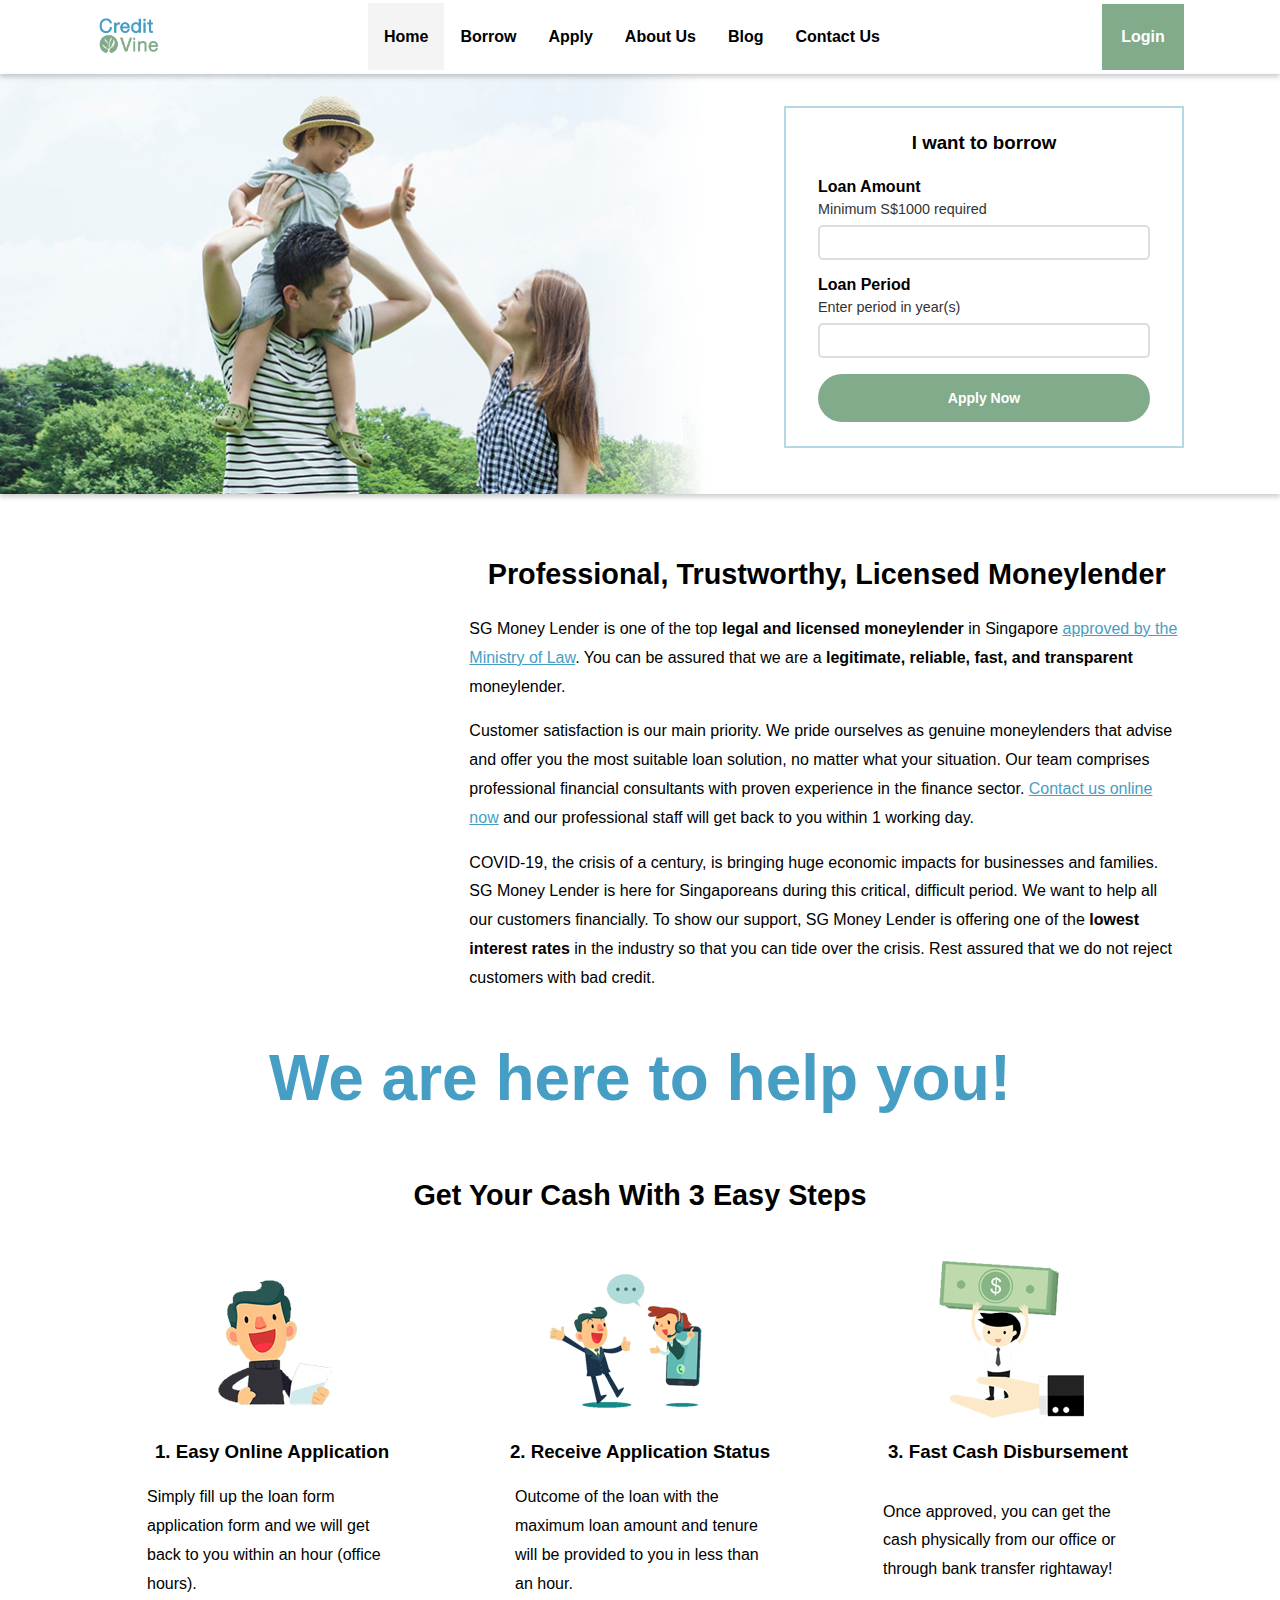
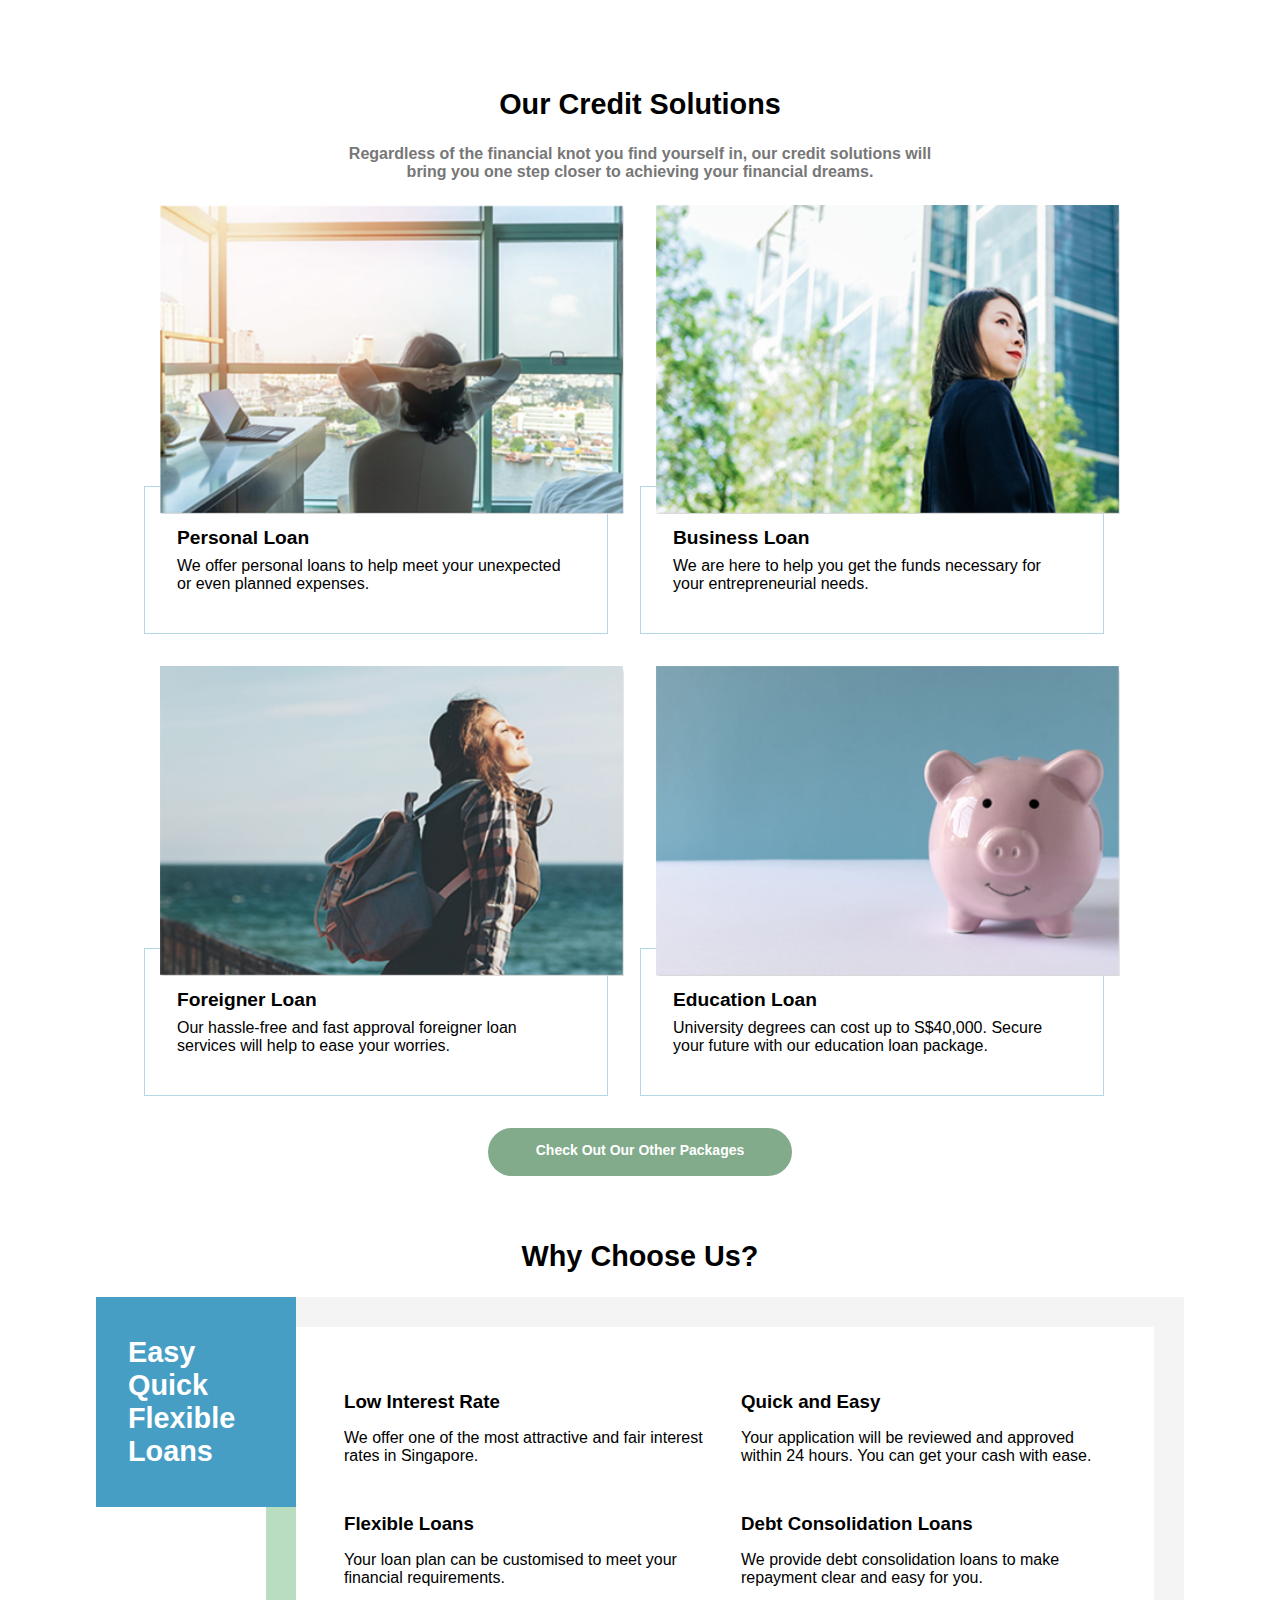
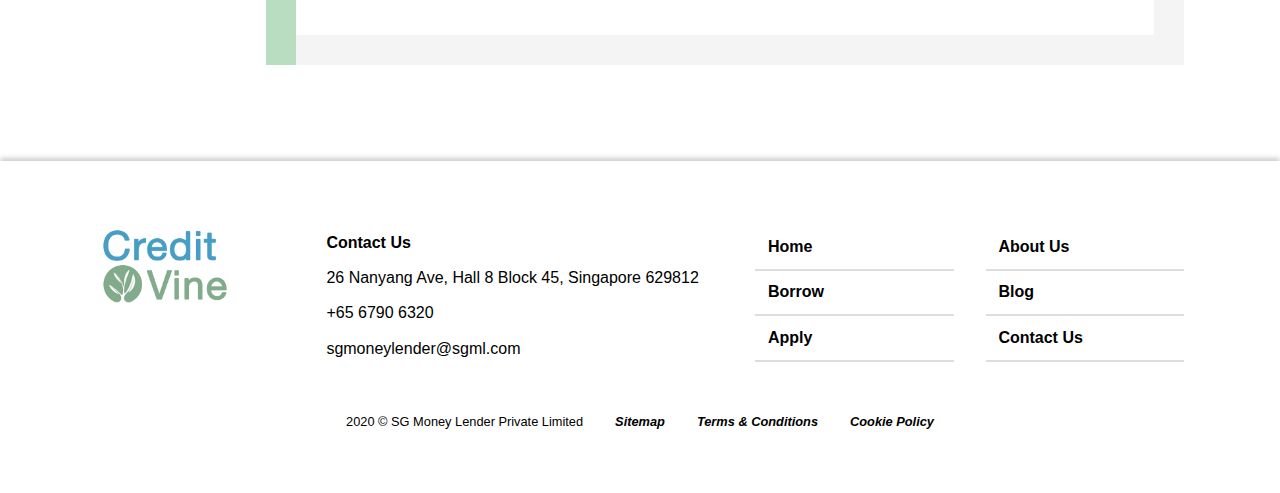
==== commit 1d56b4d8: "Replaced 'payday loan' content, additional nav" ====
--- a/index.html
+++ b/index.html
@@ -13,14 +13,14 @@
   <link rel="stylesheet" type="text/css" href="./css/mobile.css">
   <!-- <link rel="stylesheet" media="screen and (max-width: 768px)" href="./css/mobile.css"> -->
   <link rel="shortcut icon" type="image/x-icon" href="./favicon.ico">
-  <title>Credit Vine | Licensed Moneylender Singapore</title>
+  <title>SG Money Lender | Licensed Moneylender Singapore</title>
 </head>
 <body>
   <!-- Nav bar -->
   <nav id="navbar">
     <div class="container">
       <a href="./index.html">
-        <img src="./img/credit-vine-logo.png" alt="Credit Vine Logo" id="logo-navbar" />
+        <img src="./img/credit-vine-logo.png" alt="SG Money Lender Logo" id="logo-navbar" />
       </a>
       <ul>
         <li><a href="./index.html" class="current">Home</a></li>
@@ -29,7 +29,11 @@
             <li><a href="./personal_loan.html">Personal Loan</a></li>
             <li><a href="#">Business Loan</a></li>
             <li><a href="#">Foreigner Loan</a></li>
-            <li><a href="#">Payday Loan</a></li>
+            <li><a href="#">Education Loan</a></li>
+            <li><a href="#">Medical Loan</a></li>
+            <li><a href="#">Wedding Loan</a></li>
+            <li><a href="#">Vacation Loan</a></li>
+            <li><a href="#">Renovation Packages</a></li>
           </ul>
         </li>
         <li><a href="#">Apply</a></li>
@@ -61,6 +65,22 @@
     </div>
   </header>
 
+  <!-- Section Z: PROMO -->
+  <section id="home-z">
+    <div class="container">
+      <div id="home-z-grid">
+        <img src="./img/olSmile.png" alt="" />
+        <div>
+          <h2 class="section-title">Professional, Trustworthy, Licensed Moneylender</h2>
+          <p>SG Money Lender is one of the top <strong>legal and licensed moneylender</strong> in Singapore <a href="https://rom.mlaw.gov.sg/information-for-borrowers/list-of-licensed-moneylenders-in-singapore/">approved by the Ministry of Law</a>. You can be assured that we are a <strong>legitimate, reliable, fast, and transparent</strong> moneylender.</p>
+          <p>Customer satisfaction is our main priority. We pride ourselves as genuine moneylenders that advise and offer you the most suitable loan solution, no matter what your situation. Our team comprises professional financial consultants with proven experience in the finance sector. <a href="./contact.html">Contact us online now</a> and our professional staff will get back to you within 1 working day.</p>
+          <p>COVID-19, the crisis of a century, is bringing huge economic impacts for businesses and families. SG Money Lender is here for Singaporeans during this critical, difficult period. We want to help all our customers financially. To show our support, SG Money Lender is offering one of the <strong>lowest interest rates</strong> in the industry so that you can tide over the crisis. Rest assured that we do not reject customers with bad credit.</p>
+        </div>
+      </div>
+      <h2 class="section-title">We are here to help you!</h2>
+    </div>
+  </section>
+
   <!-- Section A: 3 easy steps -->
   <section id="home-a">
     <div class="container">
@@ -114,12 +134,13 @@
         <div class="solution">
           <img src="./img/payday.png" alt="Payday Loan" />
           <div class="solution-text">
-            <a href="#">Payday Loan</a>
-            <p>Are you in urgent need of some cash right now? A payday loan may be exactly what you need.</p>
+            <a href="#">Education Loan</a>
+            <p>University degrees can cost up to S$40,000. Secure your future with our education loan package.</p>
           </div>
           <div id="bg-payday"></div>
         </div>
       </div>
+      <a href="#" class="btn btn-primary">Check Out Our Other Packages</a>
     </div>
   </section>
 
@@ -163,11 +184,12 @@
   </section>
 
   <!-- Footer -->
+  <div class="shadowman"></div>
   <footer id="main-footer">
     <div class="container">
       <div class="footer-container">
         <div class="footer-col-a">
-          <img src="./img/credit-vine-logo.png" alt="Credit Vine Logo" id="logo-footer" />
+          <img src="./img/credit-vine-logo.png" alt="SG Money Lender Logo" id="logo-footer" />
           <div class="socials">
             <a href="https://www.facebook.com"><i class="fab fa-facebook-f fa-2x"></i></a> 
             <a href="https://www.instagram.com"><i class="fab fa-instagram fa-2x"></i></a> 
@@ -179,7 +201,7 @@
             <li>Contact Us</li>
             <li><i class="fa fa-map-marker-alt"></i> 26 Nanyang Ave, Hall 8 Block 45, Singapore 629812</li>
             <li><i class="fa fa-phone-alt"></i> +65 6790 6320</li>
-            <li><i class="fa fa-envelope"></i> creditvine@cvmail.com</li>
+            <li><i class="fa fa-envelope"></i> sgmoneylender@sgml.com</li>
           </ul>
         </div>
         <div class="footer-col-c">
@@ -199,7 +221,7 @@
       </div>
       <div class="footer-bottom">
         <ul>
-          <li>2020 &copy; Credit Vine Private Limited</li>
+          <li>2020 &copy; SG Money Lender Private Limited</li>
           <li><a href="#">Sitemap</a></li>
           <li><a href="#">Terms & Conditions</a></li>
           <li><a href="#">Cookie Policy</a></li>
--- a/css/style.css
+++ b/css/style.css
@@ -224,6 +224,47 @@
 }
 
 /* ============================= */
+/* Home Z */
+/* ============================= */
+#home-z {
+  margin-top: 4rem;
+}
+
+#home-z-grid {
+  display: grid;
+  grid-template-columns: 1fr 2fr;
+  gap: 1rem;
+  align-items: center;
+  justify-content: center;
+}
+
+/* #home-z-grid .section-title {
+  text-align: left;
+} */
+
+#home-z-grid p {
+  margin-bottom: 1rem;
+  line-height: 1.8;
+}
+
+#home-z-grid p a {
+  color: var(--secondary-color);
+}
+
+#home-z-grid img {
+  margin: auto;
+  width: 90%;
+  border-radius: 50%;
+}
+
+#home-z .section-title:last-child {
+  margin: 2rem 0 0;
+  color: var(--secondary-color);
+  font-size: 4rem;
+  font-weight: 700;
+}
+
+/* ============================= */
 /* Home A */
 /* ============================= */
 #home-a {
@@ -261,6 +302,7 @@
 /* ============================= */
 #home-b {
   padding: 0 4rem;
+  text-align: center;
 }
 
 #home-b .subtitle {
@@ -313,6 +355,14 @@
 #home-b .solutions .solution .solution-text p {
   padding: 0.5rem 0;
 }
+
+#home-b .btn-primary {
+  padding: 0.9rem 3rem;
+  text-decoration: none;
+  font-weight: 700;
+  display: inline-block;
+}
+
 
 /* #home-b #bg-personal,
 #home-b #bg-business,
@@ -505,7 +555,8 @@
 /* Footer */
 /* ============================= */
 #main-footer {
-  border-top: 10px solid var(--dark-color);
+  /* border-top: 3px solid var(--dark-color); */
+  box-shadow: 0 -3px 5px 0px rgba(0, 0, 0, 0.2);
   padding: 4rem 0;
 }
 
